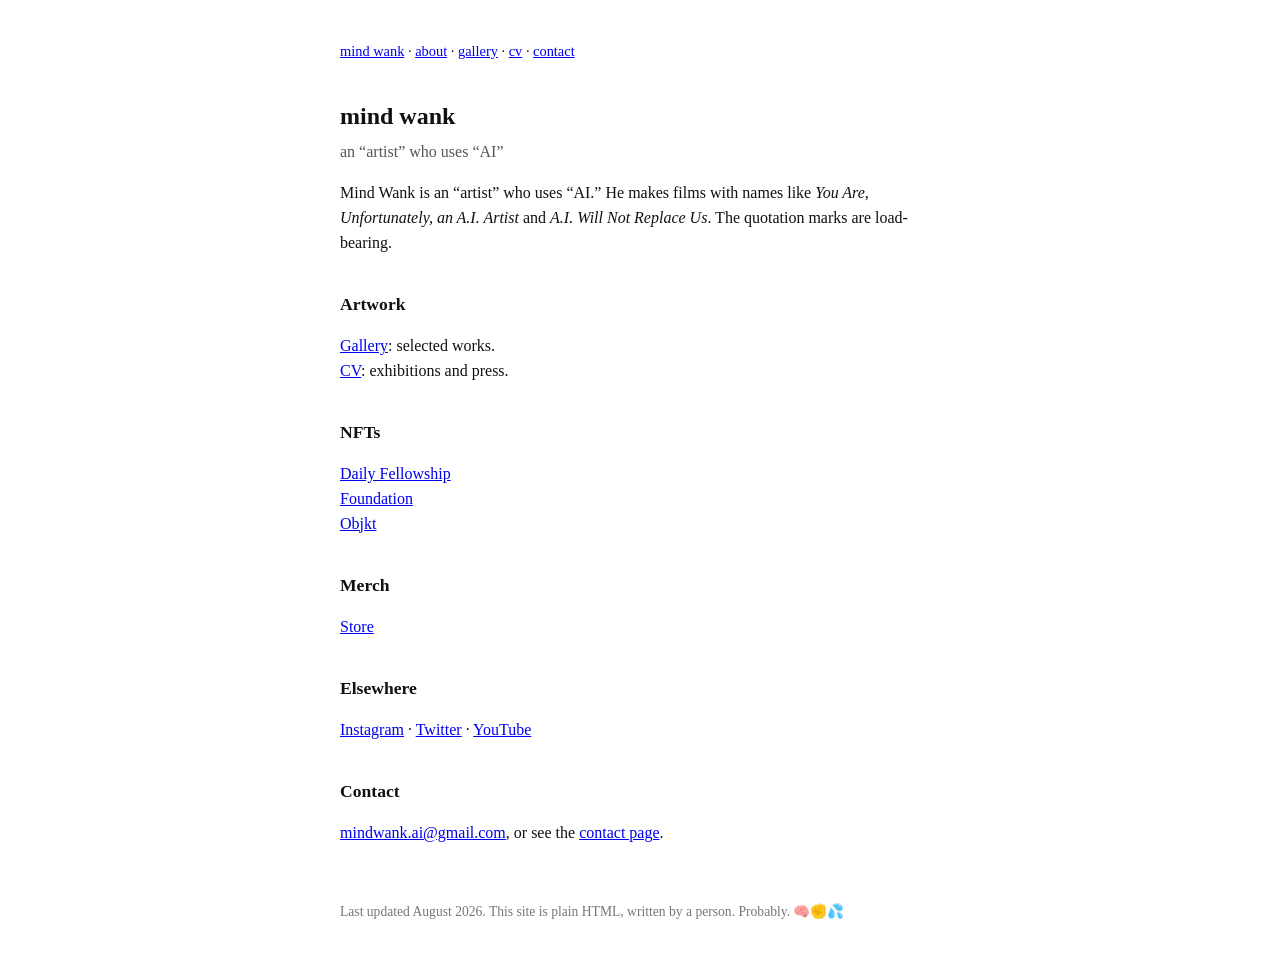
==== index.html @ 4d074d2c "Build mindwank.com as a plain-HTML multi-page site Replace the Squarespace site with static pages in" ====
<!DOCTYPE html>
<html lang="en">
<head>
<meta charset="utf-8">
<meta name="viewport" content="width=device-width, initial-scale=1">
<title>mind wank</title>
<meta name="description" content="Mind Wank is an &quot;artist&quot; who uses &quot;AI&quot;. Films, stills, NFTs, and other output.">
<meta property="og:title" content="mind wank">
<meta property="og:image" content="/img/og.png">
<link rel="icon" href="/favicon.ico">
<link rel="stylesheet" href="styles.css">
</head>
<body>

<header>
  <nav>
    <a href="index.html">mind wank</a> ·
    <a href="about.html">about</a> ·
    <a href="gallery.html">gallery</a> ·
    <a href="cv.html">cv</a> ·
    <a href="contact.html">contact</a>
  </nav>
</header>

<h1>mind wank</h1>
<p class="subtitle">an &ldquo;artist&rdquo; who uses &ldquo;AI&rdquo;</p>

<p>
  Mind Wank is an &ldquo;artist&rdquo; who uses &ldquo;AI.&rdquo;
  He makes films with names like <i>You Are, Unfortunately, an A.I. Artist</i>
  and <i>A.I. Will Not Replace Us</i>. The quotation marks are load-bearing.
</p>

<h2>Artwork</h2>
<p>
  <a href="gallery.html">Gallery</a>: selected works.<br>
  <a href="cv.html">CV</a>: exhibitions and press.
</p>

<h2>NFTs</h2>
<p>
  <a href="https://daily.xyz?artist=mind-wank&amp;date=1694995200000-1698624000000">Daily Fellowship</a><br>
  <a href="https://foundation.app/@mind_wank">Foundation</a><br>
  <a href="https://objkt.com/profile/tz2ALDrxoePJq3raxVzEHbfyGkrsSu3VifTz/created">Objkt</a>
</p>

<h2>Merch</h2>
<p><a href="https://mindwank.com/store">Store</a></p>

<h2>Elsewhere</h2>
<p>
  <a href="https://www.instagram.com/mind_wank/">Instagram</a> ·
  <a href="https://twitter.com/mind_wank/">Twitter</a> ·
  <a href="https://www.youtube.com/@Mind_Wank">YouTube</a>
</p>

<h2>Contact</h2>
<p>
  <a href="mailto:mindwank.ai@gmail.com">mindwank.ai@gmail.com</a>,
  or see the <a href="contact.html">contact page</a>.
</p>

<footer>
  Last updated August 2026. This site is plain HTML, written by a person. Probably. 🧠✊💦
</footer>

</body>
</html>
---- styles.css ----
body {
  font-family: Georgia, "Times New Roman", serif;
  max-width: 600px;
  margin: 40px auto;
  padding: 0 20px;
  line-height: 1.55;
  color: #111;
  background: #fff;
}

a { color: #0000ee; text-decoration: underline; }
a:visited { color: #551a8b; }
a:focus-visible { outline: 2px solid #0000ee; outline-offset: 2px; }

h1 { font-size: 1.5em; margin-bottom: 0.2em; }
h2 { font-size: 1.1em; margin-top: 2em; }

.subtitle { color: #555; margin-top: 0; }

nav { font-size: 0.9em; margin-bottom: 2.5em; }

img { max-width: 100%; height: auto; }

figure { margin: 2.5em 0 2.5em 0; }
figcaption { font-size: 0.85em; color: #555; margin-top: 0.4em; }

footer { margin-top: 4em; font-size: 0.85em; color: #777; }
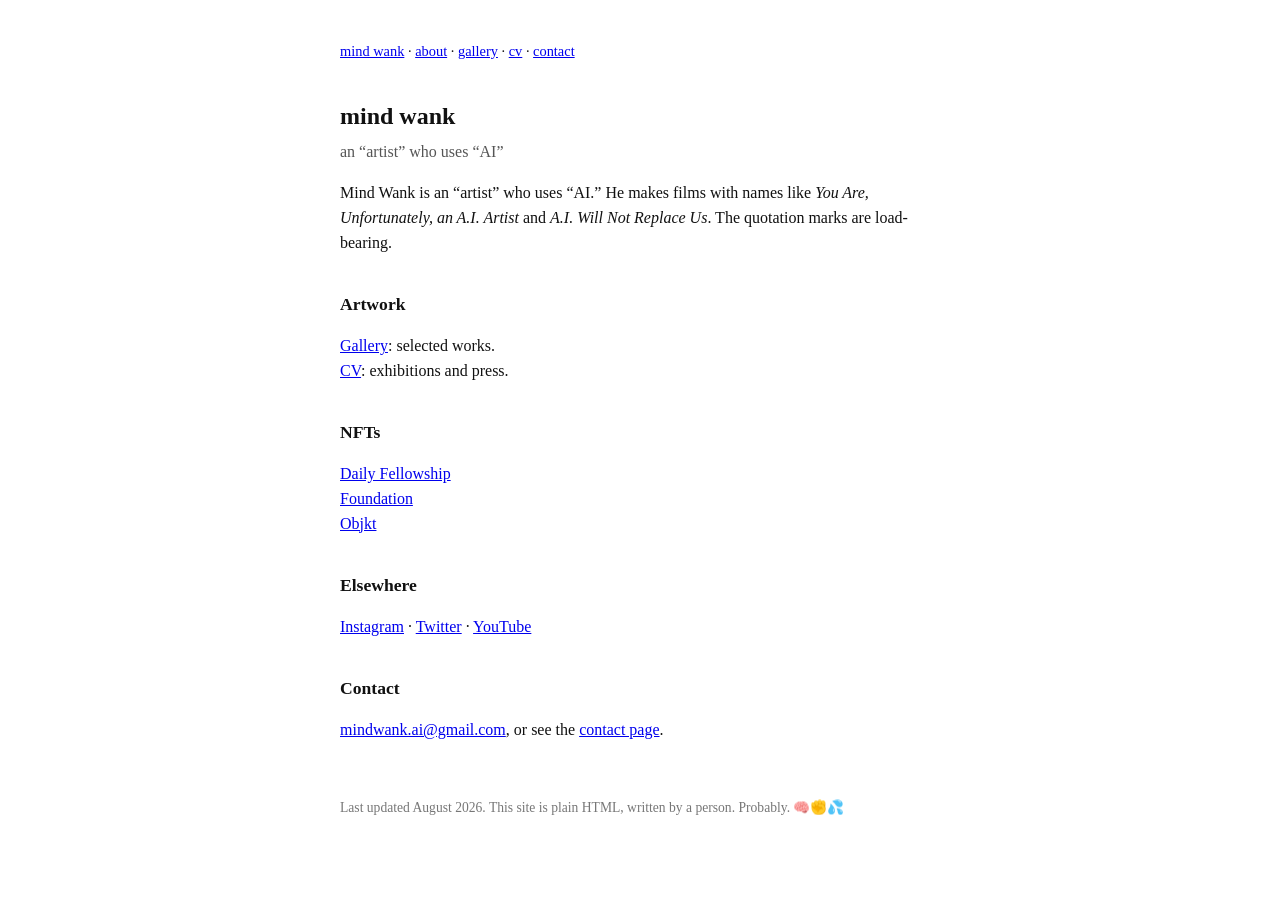
==== commit dec60123: "Fill in real CV, bio, and gallery content; remove the store Replace every TODO placeholder with veri" ====
--- a/index.html
+++ b/index.html
@@ -44,9 +44,6 @@
   <a href="https://objkt.com/profile/tz2ALDrxoePJq3raxVzEHbfyGkrsSu3VifTz/created">Objkt</a>
 </p>
 
-<h2>Merch</h2>
-<p><a href="https://mindwank.com/store">Store</a></p>
-
 <h2>Elsewhere</h2>
 <p>
   <a href="https://www.instagram.com/mind_wank/">Instagram</a> ·
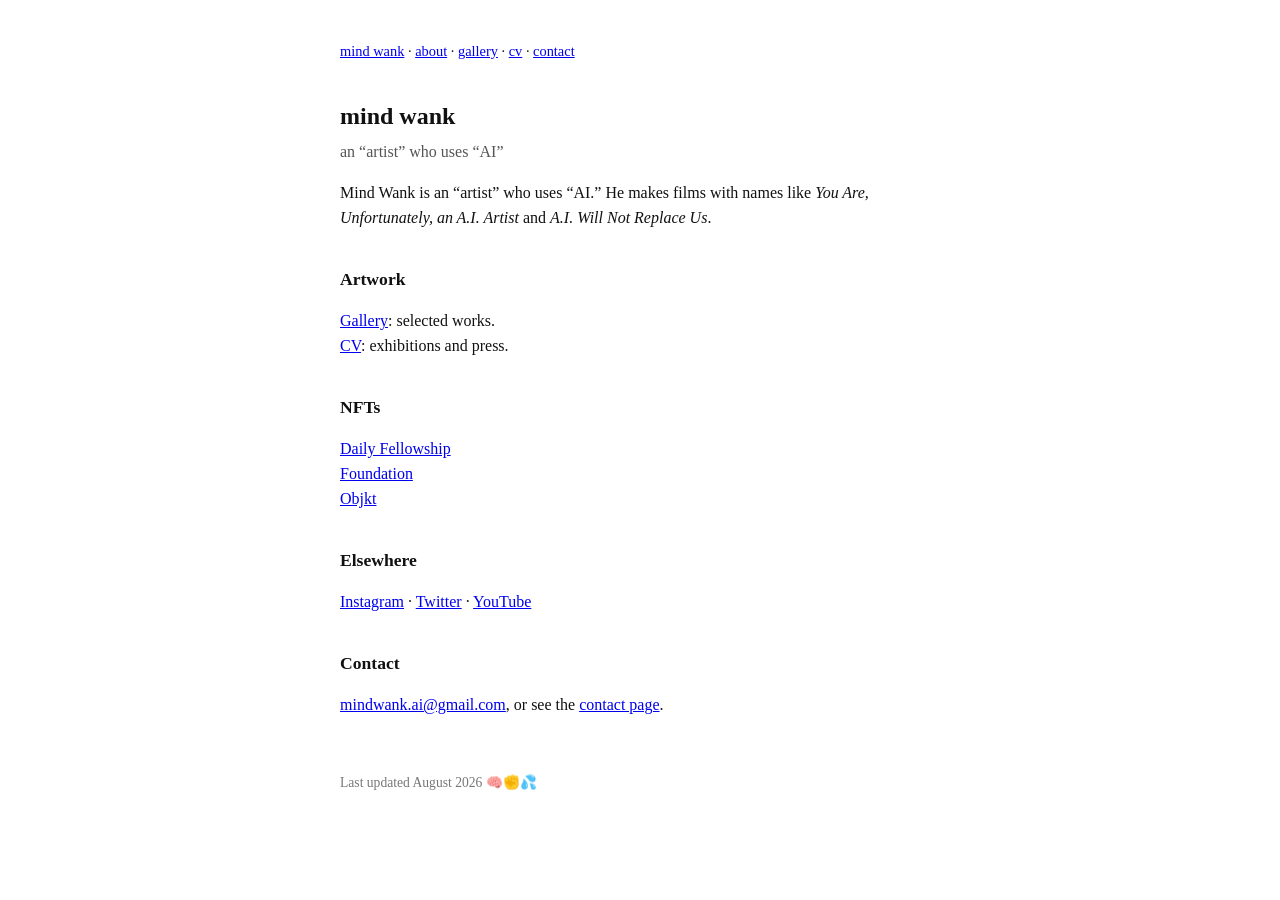
==== commit 6be70f4a: "Simplify footer to date and signature; trim home page bio Co-Authored-By: Claude Fable 5 <noreply@an" ====
--- a/index.html
+++ b/index.html
@@ -28,7 +28,7 @@
 <p>
   Mind Wank is an &ldquo;artist&rdquo; who uses &ldquo;AI.&rdquo;
   He makes films with names like <i>You Are, Unfortunately, an A.I. Artist</i>
-  and <i>A.I. Will Not Replace Us</i>. The quotation marks are load-bearing.
+  and <i>A.I. Will Not Replace Us</i>.
 </p>
 
 <h2>Artwork</h2>
@@ -58,7 +58,7 @@
 </p>
 
 <footer>
-  Last updated August 2026. This site is plain HTML, written by a person. Probably. 🧠✊💦
+  Last updated August 2026 🧠✊💦
 </footer>
 
 </body>
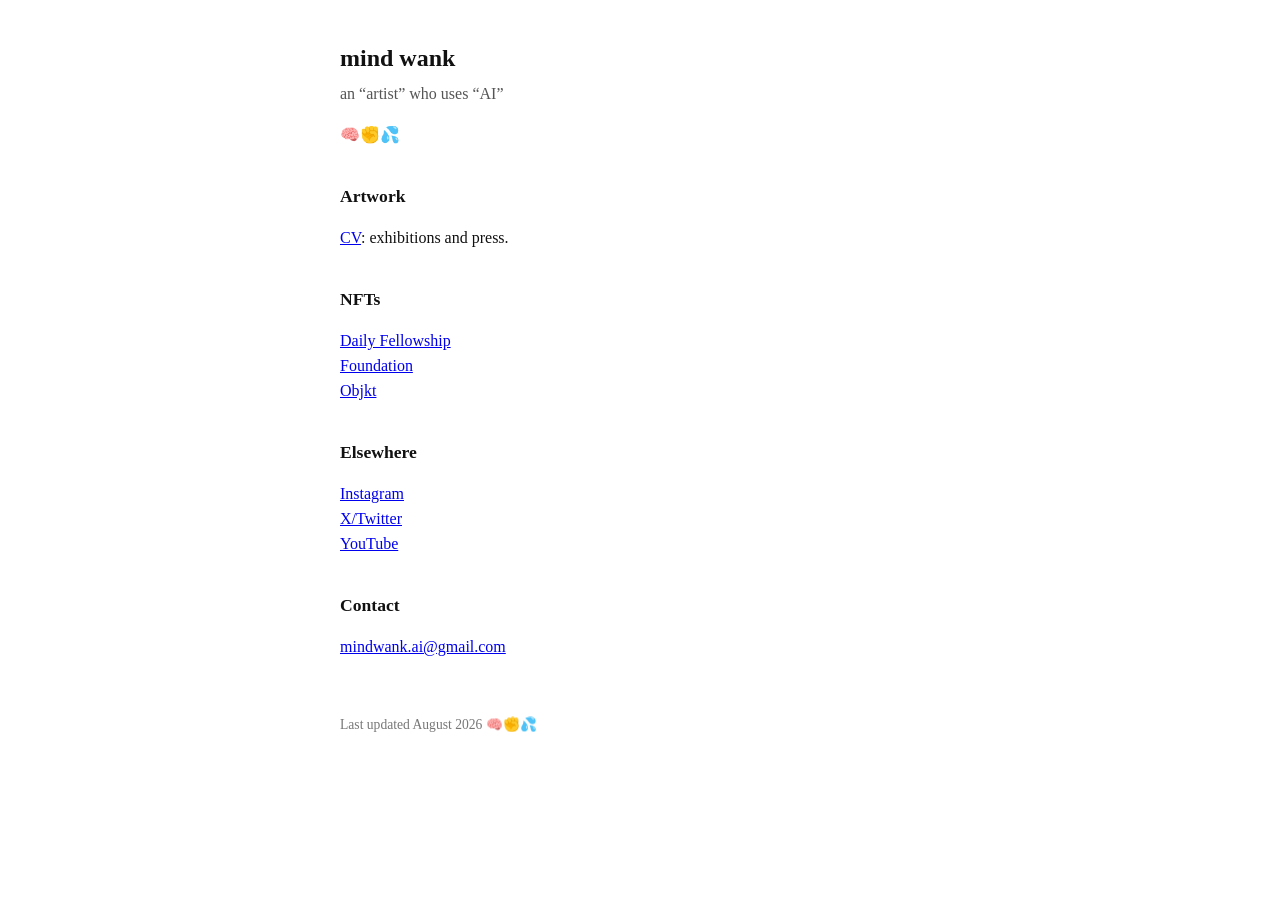
==== commit b0aaaab8: "Restructure home page as a single list; remove the gallery New home page copy: title, subtitle, sign" ====
--- a/index.html
+++ b/index.html
@@ -4,7 +4,7 @@
 <meta charset="utf-8">
 <meta name="viewport" content="width=device-width, initial-scale=1">
 <title>mind wank</title>
-<meta name="description" content="Mind Wank is an &quot;artist&quot; who uses &quot;AI&quot;. Films, stills, NFTs, and other output.">
+<meta name="description" content="Mind Wank is an &quot;artist&quot; who uses &quot;AI&quot;.">
 <meta property="og:title" content="mind wank">
 <meta property="og:image" content="/img/og.png">
 <link rel="icon" href="/favicon.ico">
@@ -12,30 +12,13 @@
 </head>
 <body>
 
-<header>
-  <nav>
-    <a href="index.html">mind wank</a> ·
-    <a href="about.html">about</a> ·
-    <a href="gallery.html">gallery</a> ·
-    <a href="cv.html">cv</a> ·
-    <a href="contact.html">contact</a>
-  </nav>
-</header>
-
 <h1>mind wank</h1>
 <p class="subtitle">an &ldquo;artist&rdquo; who uses &ldquo;AI&rdquo;</p>
 
-<p>
-  Mind Wank is an &ldquo;artist&rdquo; who uses &ldquo;AI.&rdquo;
-  He makes films with names like <i>You Are, Unfortunately, an A.I. Artist</i>
-  and <i>A.I. Will Not Replace Us</i>.
-</p>
+<p>🧠✊💦</p>
 
 <h2>Artwork</h2>
-<p>
-  <a href="gallery.html">Gallery</a>: selected works.<br>
-  <a href="cv.html">CV</a>: exhibitions and press.
-</p>
+<p><a href="cv.html">CV</a>: exhibitions and press.</p>
 
 <h2>NFTs</h2>
 <p>
@@ -46,16 +29,13 @@
 
 <h2>Elsewhere</h2>
 <p>
-  <a href="https://www.instagram.com/mind_wank/">Instagram</a> ·
-  <a href="https://twitter.com/mind_wank/">Twitter</a> ·
+  <a href="https://www.instagram.com/mind_wank/">Instagram</a><br>
+  <a href="https://twitter.com/mind_wank/">X/Twitter</a><br>
   <a href="https://www.youtube.com/@Mind_Wank">YouTube</a>
 </p>
 
 <h2>Contact</h2>
-<p>
-  <a href="mailto:mindwank.ai@gmail.com">mindwank.ai@gmail.com</a>,
-  or see the <a href="contact.html">contact page</a>.
-</p>
+<p><a href="mailto:mindwank.ai@gmail.com">mindwank.ai@gmail.com</a></p>
 
 <footer>
   Last updated August 2026 🧠✊💦
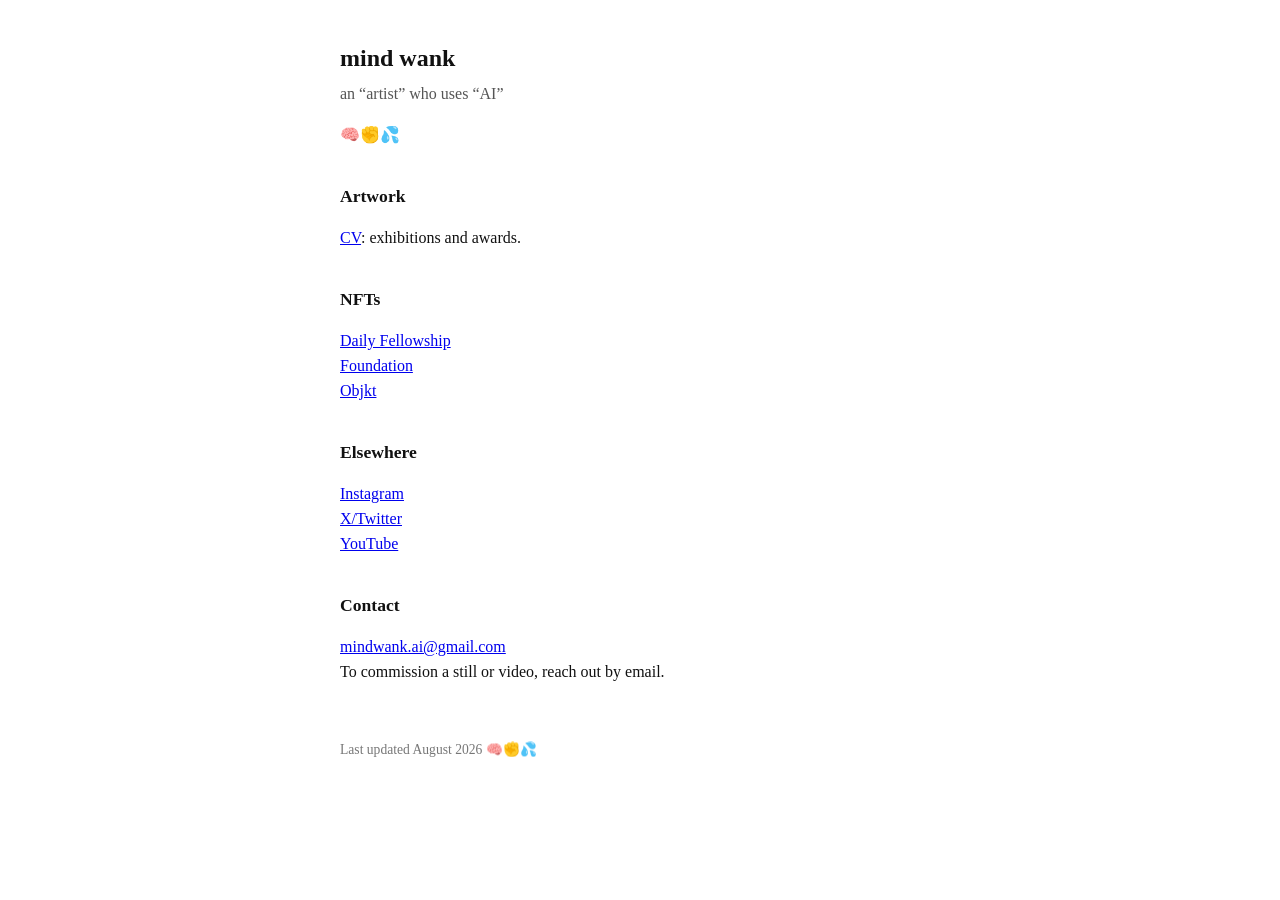
==== commit 83d7d424: "Apply editorial fixes: remove orphan pages, add legacy redirects Delete the unlinked about and conta" ====
--- a/index.html
+++ b/index.html
@@ -6,7 +6,7 @@
 <title>mind wank</title>
 <meta name="description" content="Mind Wank is an &quot;artist&quot; who uses &quot;AI&quot;.">
 <meta property="og:title" content="mind wank">
-<meta property="og:image" content="/img/og.png">
+<meta property="og:image" content="https://mindwank.com/img/og.png">
 <link rel="icon" href="/favicon.ico">
 <link rel="stylesheet" href="styles.css">
 </head>
@@ -18,7 +18,7 @@
 <p>🧠✊💦</p>
 
 <h2>Artwork</h2>
-<p><a href="cv.html">CV</a>: exhibitions and press.</p>
+<p><a href="cv.html">CV</a>: exhibitions and awards.</p>
 
 <h2>NFTs</h2>
 <p>
@@ -35,7 +35,10 @@
 </p>
 
 <h2>Contact</h2>
-<p><a href="mailto:mindwank.ai@gmail.com">mindwank.ai@gmail.com</a></p>
+<p>
+  <a href="mailto:mindwank.ai@gmail.com">mindwank.ai@gmail.com</a><br>
+  To commission a still or video, reach out by email.
+</p>
 
 <footer>
   Last updated August 2026 🧠✊💦
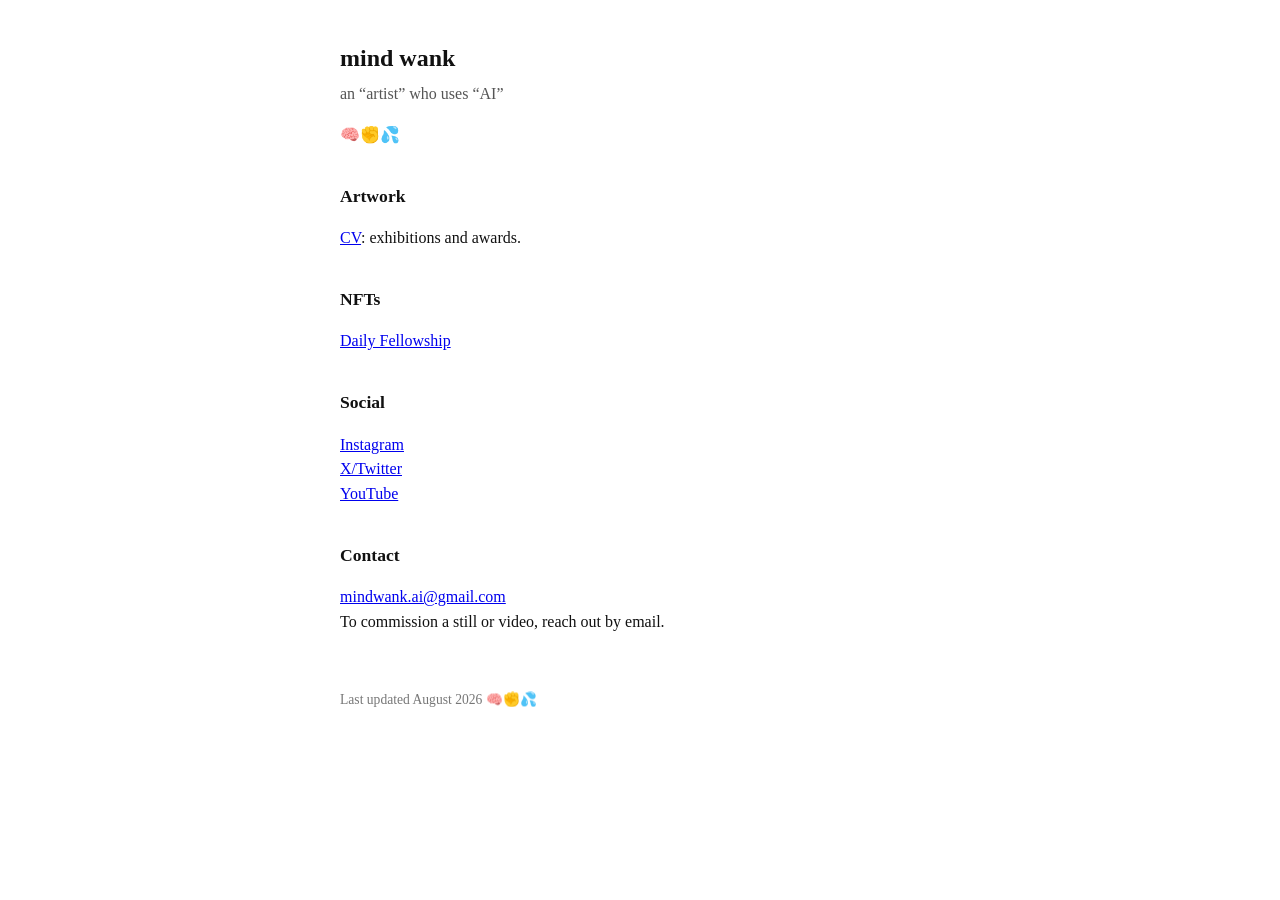
==== commit 30f3b57d: "Home page edits: trim NFT links, rename Social, update fellowship URL Remove the Foundation and Objk" ====
--- a/index.html
+++ b/index.html
@@ -22,12 +22,10 @@
 
 <h2>NFTs</h2>
 <p>
-  <a href="https://daily.xyz?artist=mind-wank&amp;date=1694995200000-1698624000000">Daily Fellowship</a><br>
-  <a href="https://foundation.app/@mind_wank">Foundation</a><br>
-  <a href="https://objkt.com/profile/tz2ALDrxoePJq3raxVzEHbfyGkrsSu3VifTz/created">Objkt</a>
+  <a href="https://daily.xyz/artist/mind-wank">Daily Fellowship</a>
 </p>
 
-<h2>Elsewhere</h2>
+<h2>Social</h2>
 <p>
   <a href="https://www.instagram.com/mind_wank/">Instagram</a><br>
   <a href="https://twitter.com/mind_wank/">X/Twitter</a><br>
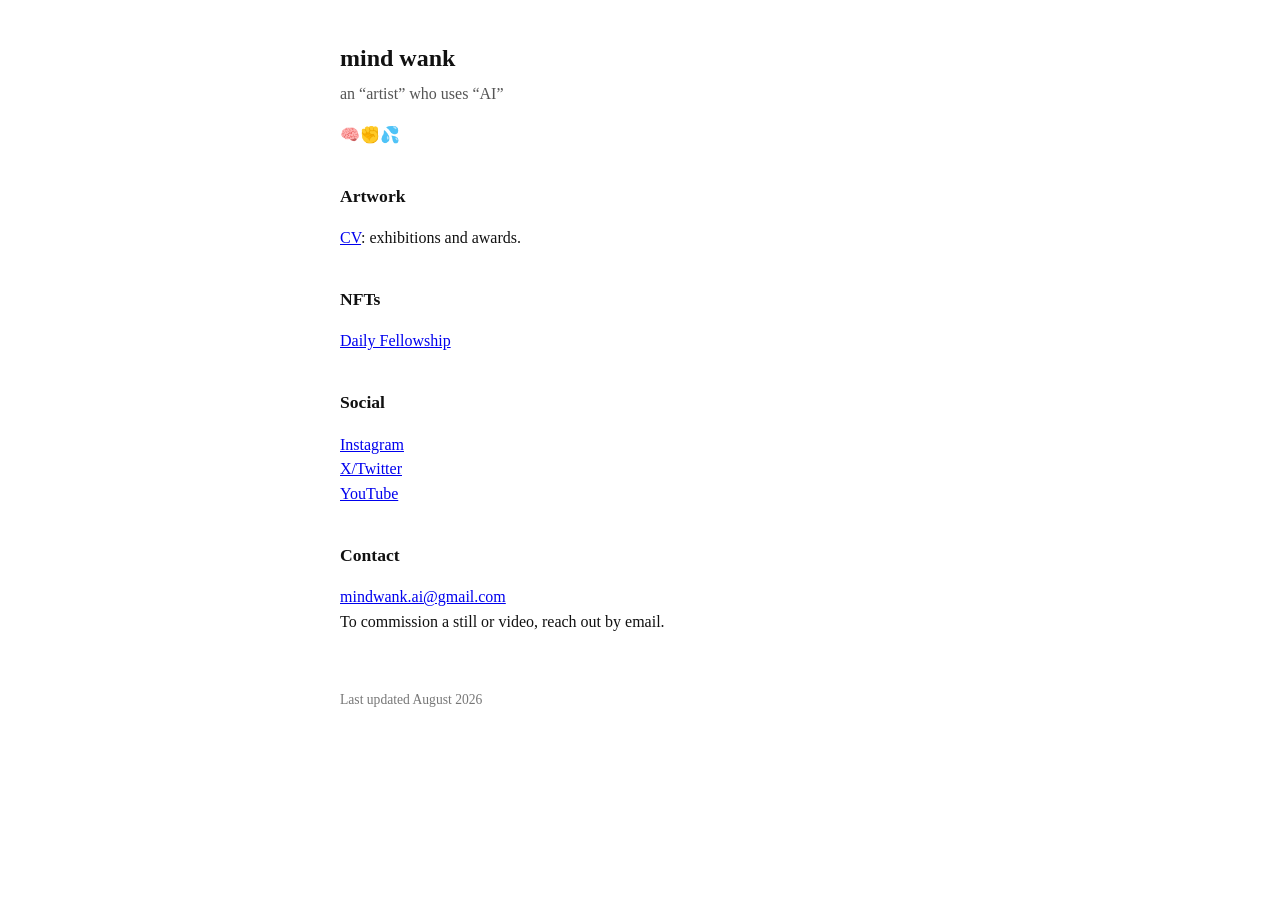
==== commit bcfcaf13: "Remove emoji signature from footers Co-Authored-By: Claude Fable 5 <noreply@anthropic.com> Claude-Se" ====
--- a/index.html
+++ b/index.html
@@ -39,7 +39,7 @@
 </p>
 
 <footer>
-  Last updated August 2026 🧠✊💦
+  Last updated August 2026
 </footer>
 
 </body>
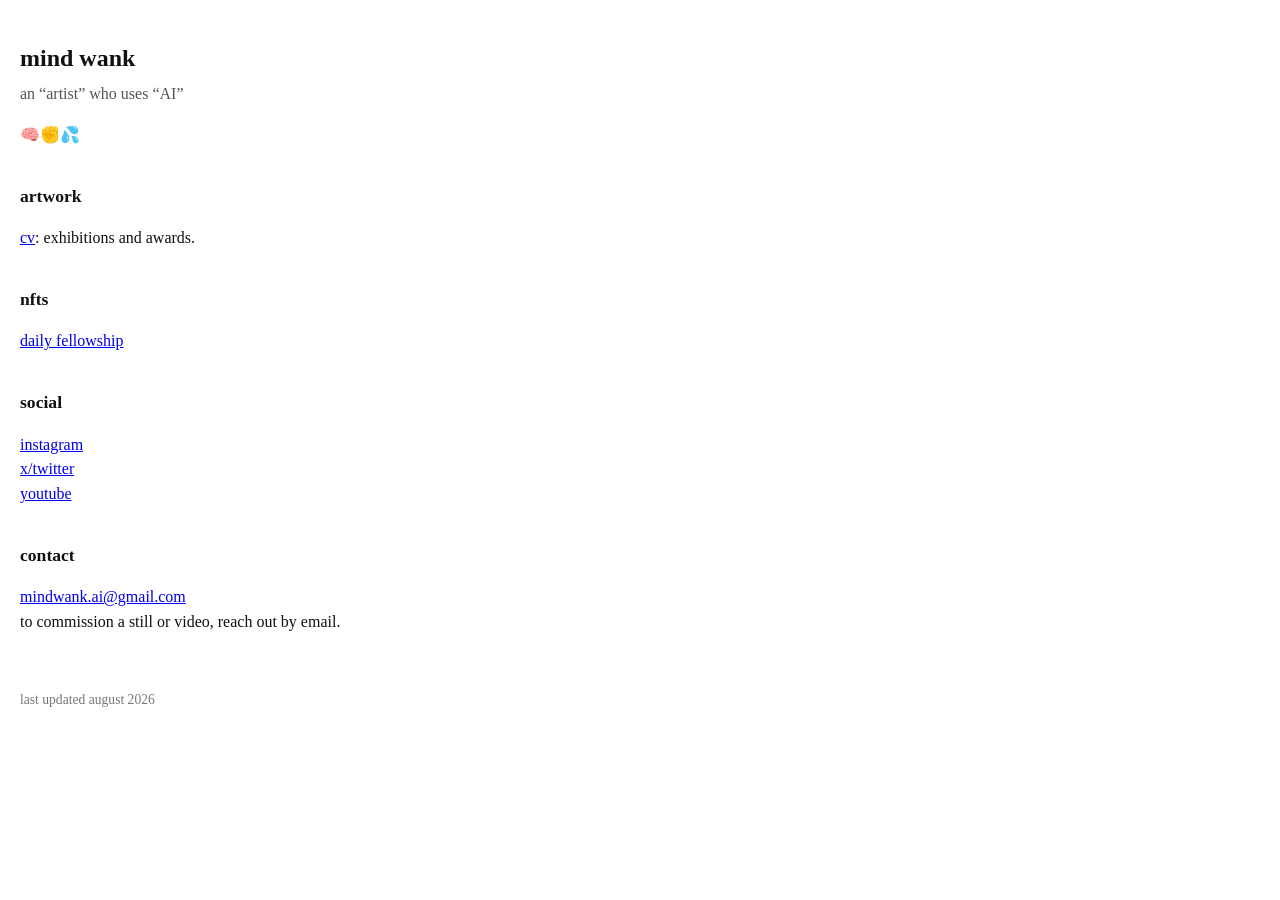
==== commit a33fc2c3: "Lowercase all site text, left-align the column, design real favicon and og image Lowercase every hea" ====
--- a/index.html
+++ b/index.html
@@ -17,29 +17,29 @@
 
 <p>🧠✊💦</p>
 
-<h2>Artwork</h2>
-<p><a href="cv.html">CV</a>: exhibitions and awards.</p>
+<h2>artwork</h2>
+<p><a href="cv.html">cv</a>: exhibitions and awards.</p>
 
-<h2>NFTs</h2>
+<h2>nfts</h2>
 <p>
-  <a href="https://daily.xyz/artist/mind-wank">Daily Fellowship</a>
+  <a href="https://daily.xyz/artist/mind-wank">daily fellowship</a>
 </p>
 
-<h2>Social</h2>
+<h2>social</h2>
 <p>
-  <a href="https://www.instagram.com/mind_wank/">Instagram</a><br>
-  <a href="https://twitter.com/mind_wank/">X/Twitter</a><br>
-  <a href="https://www.youtube.com/@Mind_Wank">YouTube</a>
+  <a href="https://www.instagram.com/mind_wank/">instagram</a><br>
+  <a href="https://twitter.com/mind_wank/">x/twitter</a><br>
+  <a href="https://www.youtube.com/@Mind_Wank">youtube</a>
 </p>
 
-<h2>Contact</h2>
+<h2>contact</h2>
 <p>
   <a href="mailto:mindwank.ai@gmail.com">mindwank.ai@gmail.com</a><br>
-  To commission a still or video, reach out by email.
+  to commission a still or video, reach out by email.
 </p>
 
 <footer>
-  Last updated August 2026
+  last updated august 2026
 </footer>
 
 </body>
--- a/styles.css
+++ b/styles.css
@@ -1,7 +1,7 @@
 body {
   font-family: Georgia, "Times New Roman", serif;
   max-width: 600px;
-  margin: 40px auto;
+  margin: 40px 0;
   padding: 0 20px;
   line-height: 1.55;
   color: #111;
